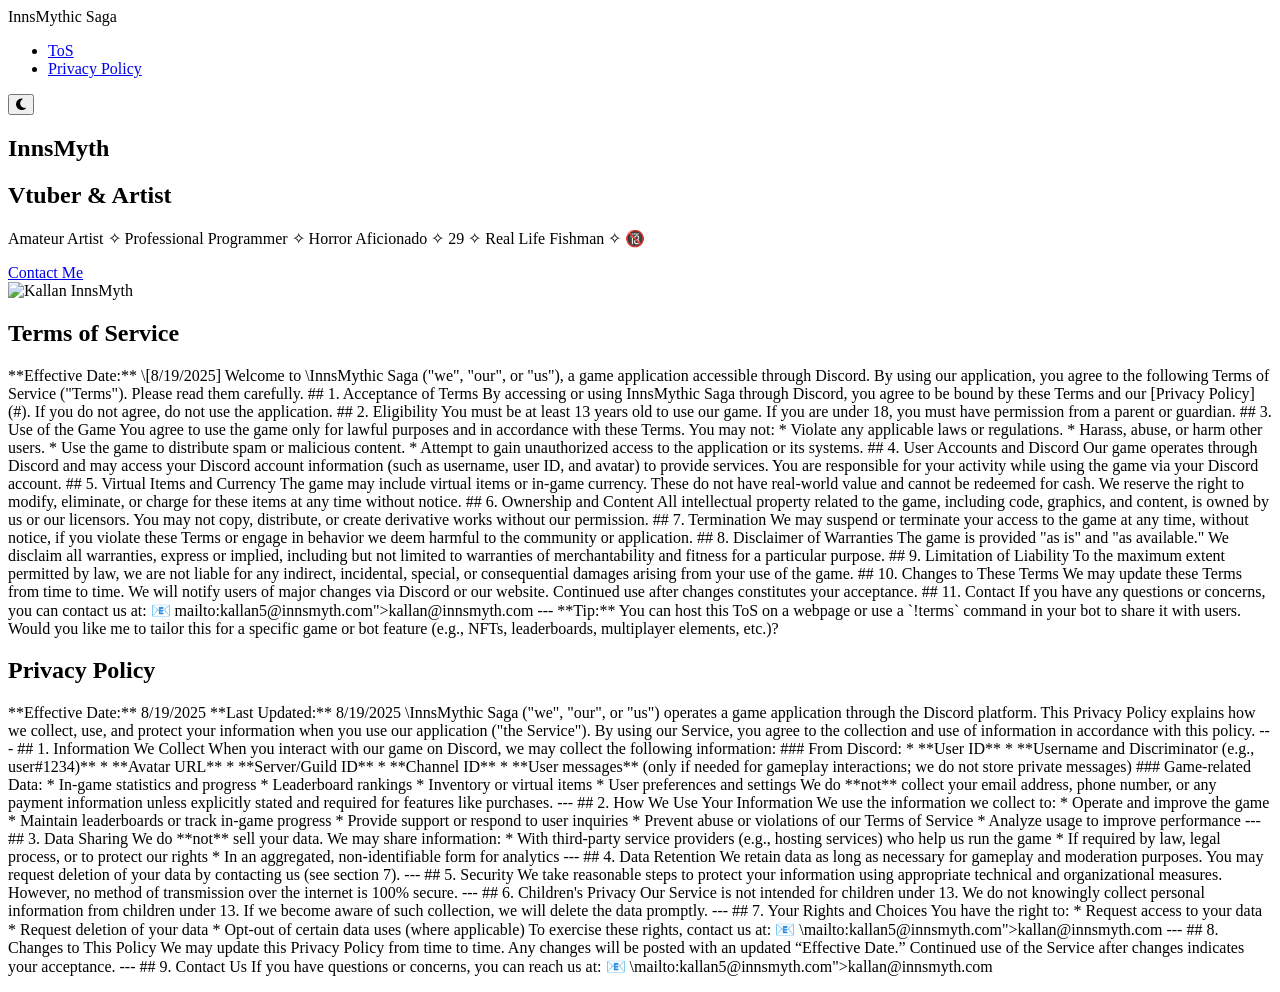
==== innsmythic-saga/innsmythic-saga-legal.html @ c37a51f0 "updates" ====
<!DOCTYPE html>
<html lang="en" data-theme="light">
<head>
    <meta charset="UTF-8">
    <meta name="viewport" content="width=device-width, initial-scale=1.0">
    <title>InnsMythic Saga | Discord Text Adventure</title>
    <link rel="stylesheet" href="https://cdnjs.cloudflare.com/ajax/libs/font-awesome/6.4.0/css/all.min.css">
    <link rel="stylesheet" href="styles.css">
</head>
<body>
    <!-- Header -->
    <header>
        <nav>
            <div class="nav-brand">InnsMythic Saga</div>
            <ul>
                <li><a href="#about">ToS</a></li>
                <li><a href="#links">Privacy Policy</a></li>
            </ul>
            <button id="theme-toggle" aria-label="Toggle Dark Mode">
                <i class="fas fa-moon"></i>
            </button>
        </nav>
    </header>

    <!-- Hero Section -->
    <section class="hero">
        <div class="hero-content">
            <h1>InnsMyth</h1>
            <h2>Vtuber & Artist</h2>
            <p class="highlight">Amateur Artist ✧ Professional Programmer ✧ Horror Aficionado ✧ 29 ✧ Real Life Fishman ✧ 🔞</p>
            <div class="hero-buttons">
                <a href="#contact" class="btn btn-primary">Contact Me</a>
            </div>
        </div>
        <div class="hero-image">
            <div class="gradient-circle"></div>
            <img src="https://i.imgur.com/d2NvWbX.png" alt="Kallan InnsMyth" class="profile-img">
        </div>
    </section>

    <!-- About Section -->
    <section id="tos" class="section">
        <div class="section-header">
            <h2>Terms of Service</h2>
            <div class="underline"></div>
        </div>
        <div class="about-card">
            <p>
**Effective Date:** \[8/19/2025]

Welcome to \InnsMythic Saga ("we", "our", or "us"), a game application accessible through Discord. By using our application, you agree to the following Terms of Service ("Terms"). Please read them carefully.

## 1. Acceptance of Terms

By accessing or using InnsMythic Saga through Discord, you agree to be bound by these Terms and our [Privacy Policy](#). If you do not agree, do not use the application.

## 2. Eligibility

You must be at least 13 years old to use our game. If you are under 18, you must have permission from a parent or guardian.

## 3. Use of the Game

You agree to use the game only for lawful purposes and in accordance with these Terms. You may not:

* Violate any applicable laws or regulations.
* Harass, abuse, or harm other users.
* Use the game to distribute spam or malicious content.
* Attempt to gain unauthorized access to the application or its systems.

## 4. User Accounts and Discord

Our game operates through Discord and may access your Discord account information (such as username, user ID, and avatar) to provide services. You are responsible for your activity while using the game via your Discord account.

## 5. Virtual Items and Currency

The game may include virtual items or in-game currency. These do not have real-world value and cannot be redeemed for cash. We reserve the right to modify, eliminate, or charge for these items at any time without notice.

## 6. Ownership and Content

All intellectual property related to the game, including code, graphics, and content, is owned by us or our licensors. You may not copy, distribute, or create derivative works without our permission.

## 7. Termination

We may suspend or terminate your access to the game at any time, without notice, if you violate these Terms or engage in behavior we deem harmful to the community or application.

## 8. Disclaimer of Warranties

The game is provided "as is" and "as available." We disclaim all warranties, express or implied, including but not limited to warranties of merchantability and fitness for a particular purpose.

## 9. Limitation of Liability

To the maximum extent permitted by law, we are not liable for any indirect, incidental, special, or consequential damages arising from your use of the game.

## 10. Changes to These Terms

We may update these Terms from time to time. We will notify users of major changes via Discord or our website. Continued use after changes constitutes your acceptance.

## 11. Contact

If you have any questions or concerns, you can contact us at:
📧 mailto:kallan5@innsmyth.com">kallan@innsmyth.com
---

**Tip:** You can host this ToS on a webpage or use a `!terms` command in your bot to share it with users.

Would you like me to tailor this for a specific game or bot feature (e.g., NFTs, leaderboards, multiplayer elements, etc.)?
</p>
        </div>
    </section>

      <!-- About Section -->
    <section id="privacy-policy" class="section">
        <div class="section-header">
            <h2>Privacy Policy</h2>
            <div class="underline"></div>
        </div>
        <div class="about-card">
            <p>
**Effective Date:** 8/19/2025
**Last Updated:** 8/19/2025

\InnsMythic Saga ("we", "our", or "us") operates a game application through the Discord platform. This Privacy Policy explains how we collect, use, and protect your information when you use our application ("the Service").

By using our Service, you agree to the collection and use of information in accordance with this policy.

---

## 1. Information We Collect

When you interact with our game on Discord, we may collect the following information:

### From Discord:

* **User ID**
* **Username and Discriminator (e.g., user#1234)**
* **Avatar URL**
* **Server/Guild ID**
* **Channel ID**
* **User messages** (only if needed for gameplay interactions; we do not store private messages)

### Game-related Data:

* In-game statistics and progress
* Leaderboard rankings
* Inventory or virtual items
* User preferences and settings

We do **not** collect your email address, phone number, or any payment information unless explicitly stated and required for features like purchases.

---

## 2. How We Use Your Information

We use the information we collect to:

* Operate and improve the game
* Maintain leaderboards or track in-game progress
* Provide support or respond to user inquiries
* Prevent abuse or violations of our Terms of Service
* Analyze usage to improve performance

---

## 3. Data Sharing

We do **not** sell your data.

We may share information:

* With third-party service providers (e.g., hosting services) who help us run the game
* If required by law, legal process, or to protect our rights
* In an aggregated, non-identifiable form for analytics

---

## 4. Data Retention

We retain data as long as necessary for gameplay and moderation purposes. You may request deletion of your data by contacting us (see section 7).

---

## 5. Security

We take reasonable steps to protect your information using appropriate technical and organizational measures. However, no method of transmission over the internet is 100% secure.

---

## 6. Children's Privacy

Our Service is not intended for children under 13. We do not knowingly collect personal information from children under 13. If we become aware of such collection, we will delete the data promptly.

---

## 7. Your Rights and Choices

You have the right to:

* Request access to your data
* Request deletion of your data
* Opt-out of certain data uses (where applicable)

To exercise these rights, contact us at:
📧 \mailto:kallan5@innsmyth.com">kallan@innsmyth.com

---

## 8. Changes to This Policy

We may update this Privacy Policy from time to time. Any changes will be posted with an updated “Effective Date.” Continued use of the Service after changes indicates your acceptance.

---

## 9. Contact Us

If you have questions or concerns, you can reach us at:
📧 \mailto:kallan5@innsmyth.com">kallan@innsmyth.com
</p>
        </div>
    </section>

    <script src="script.js"></script>
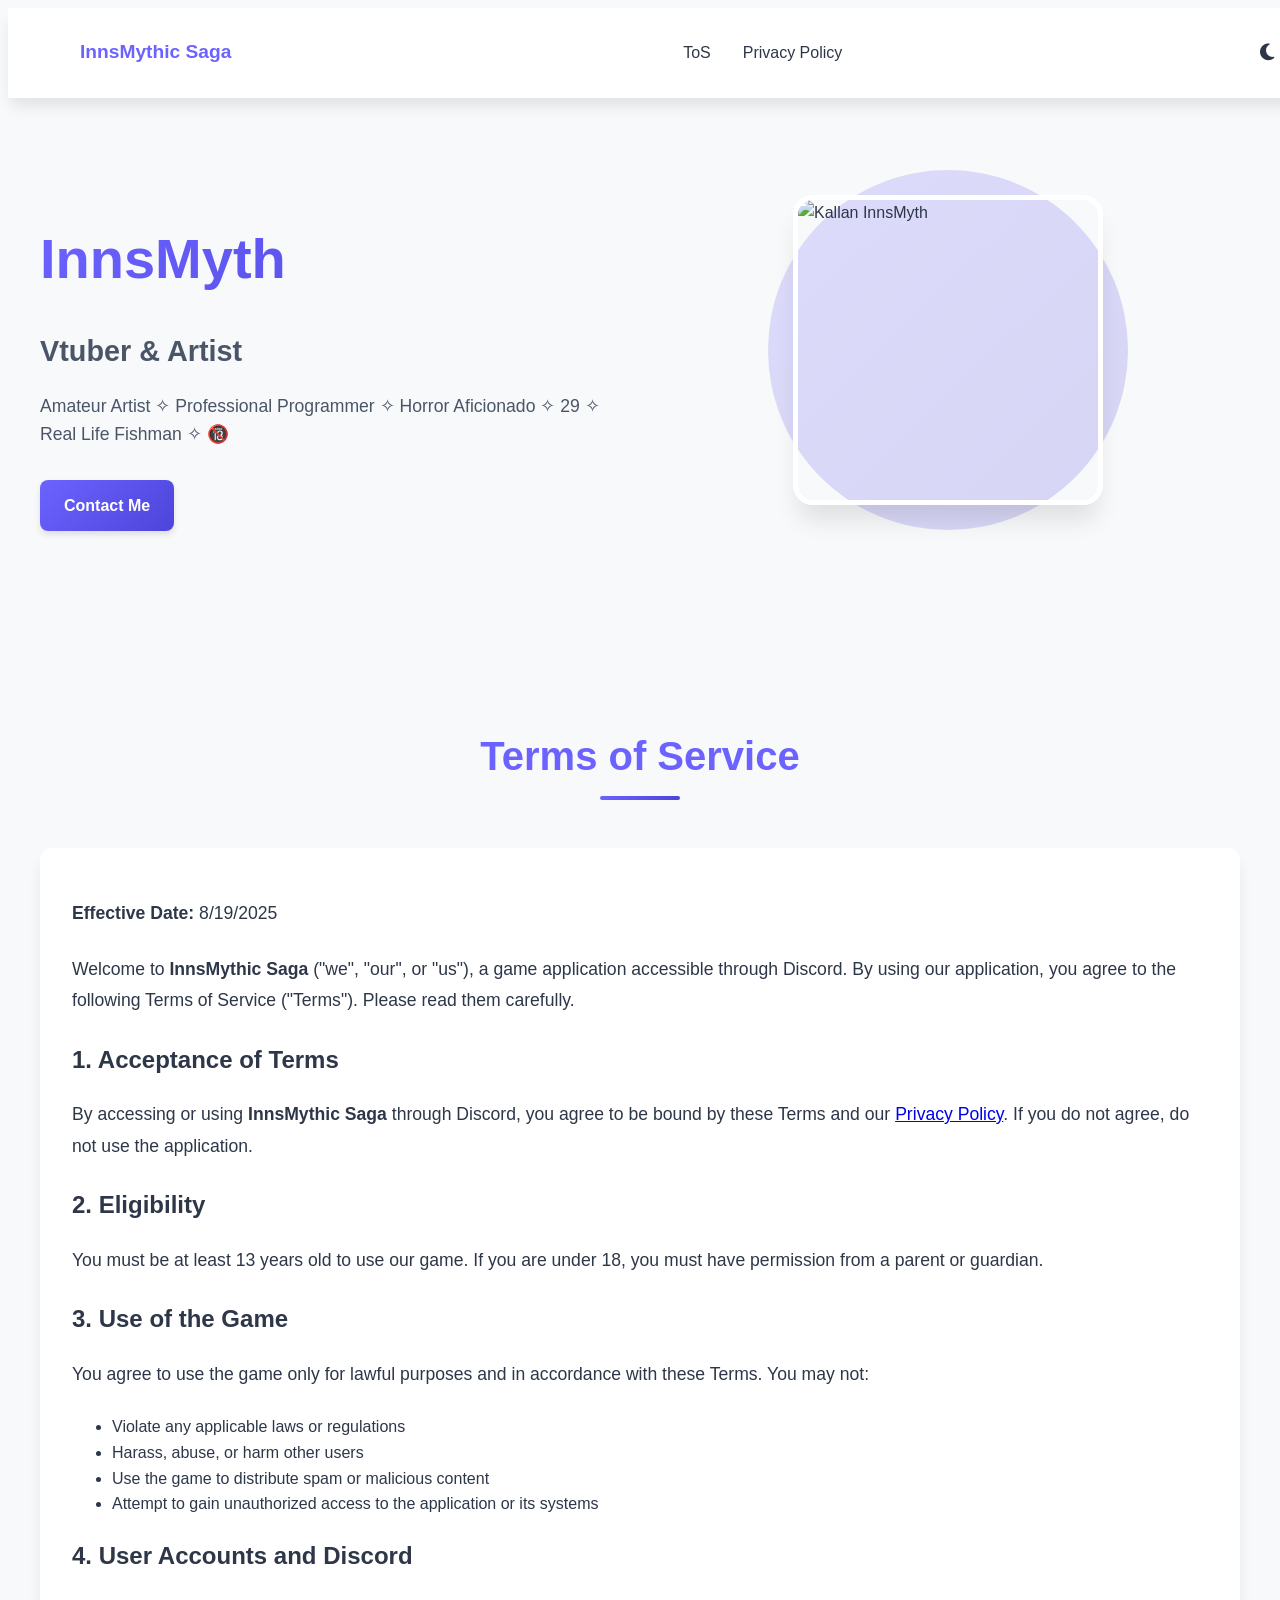
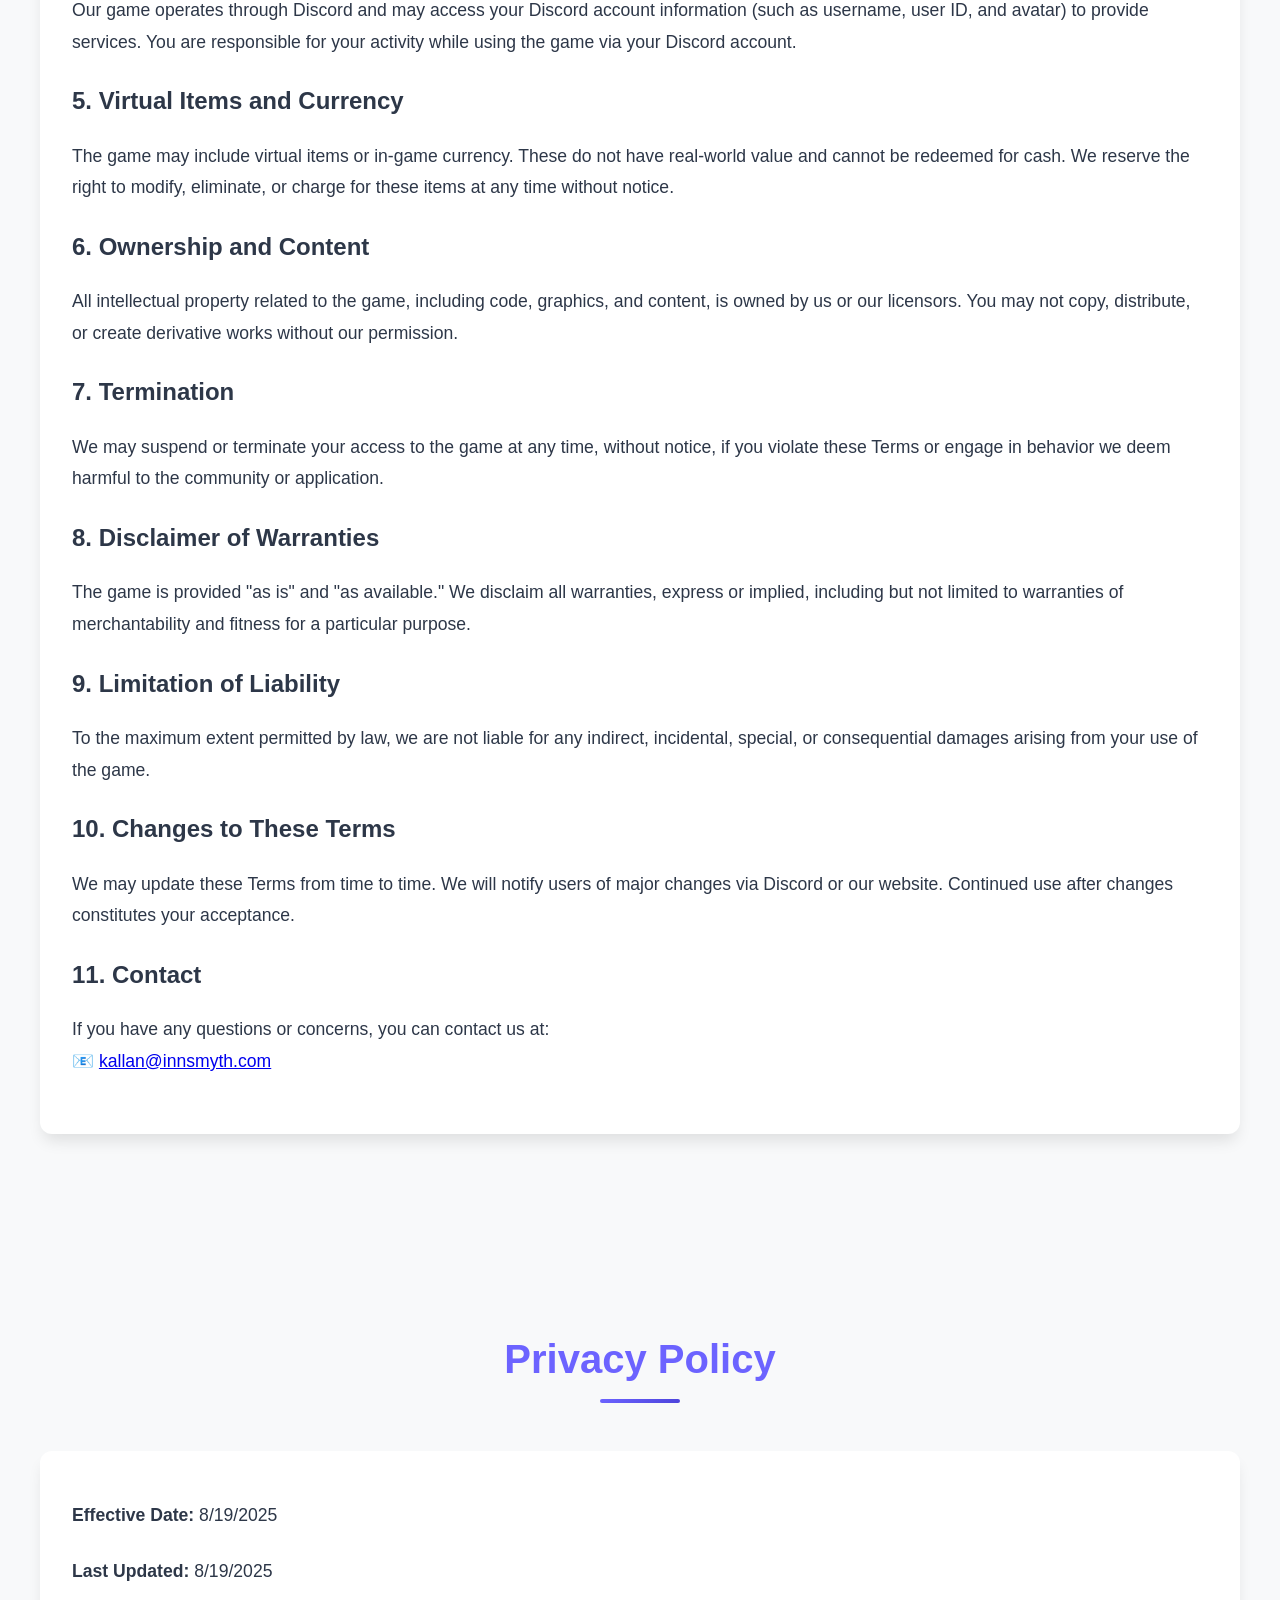
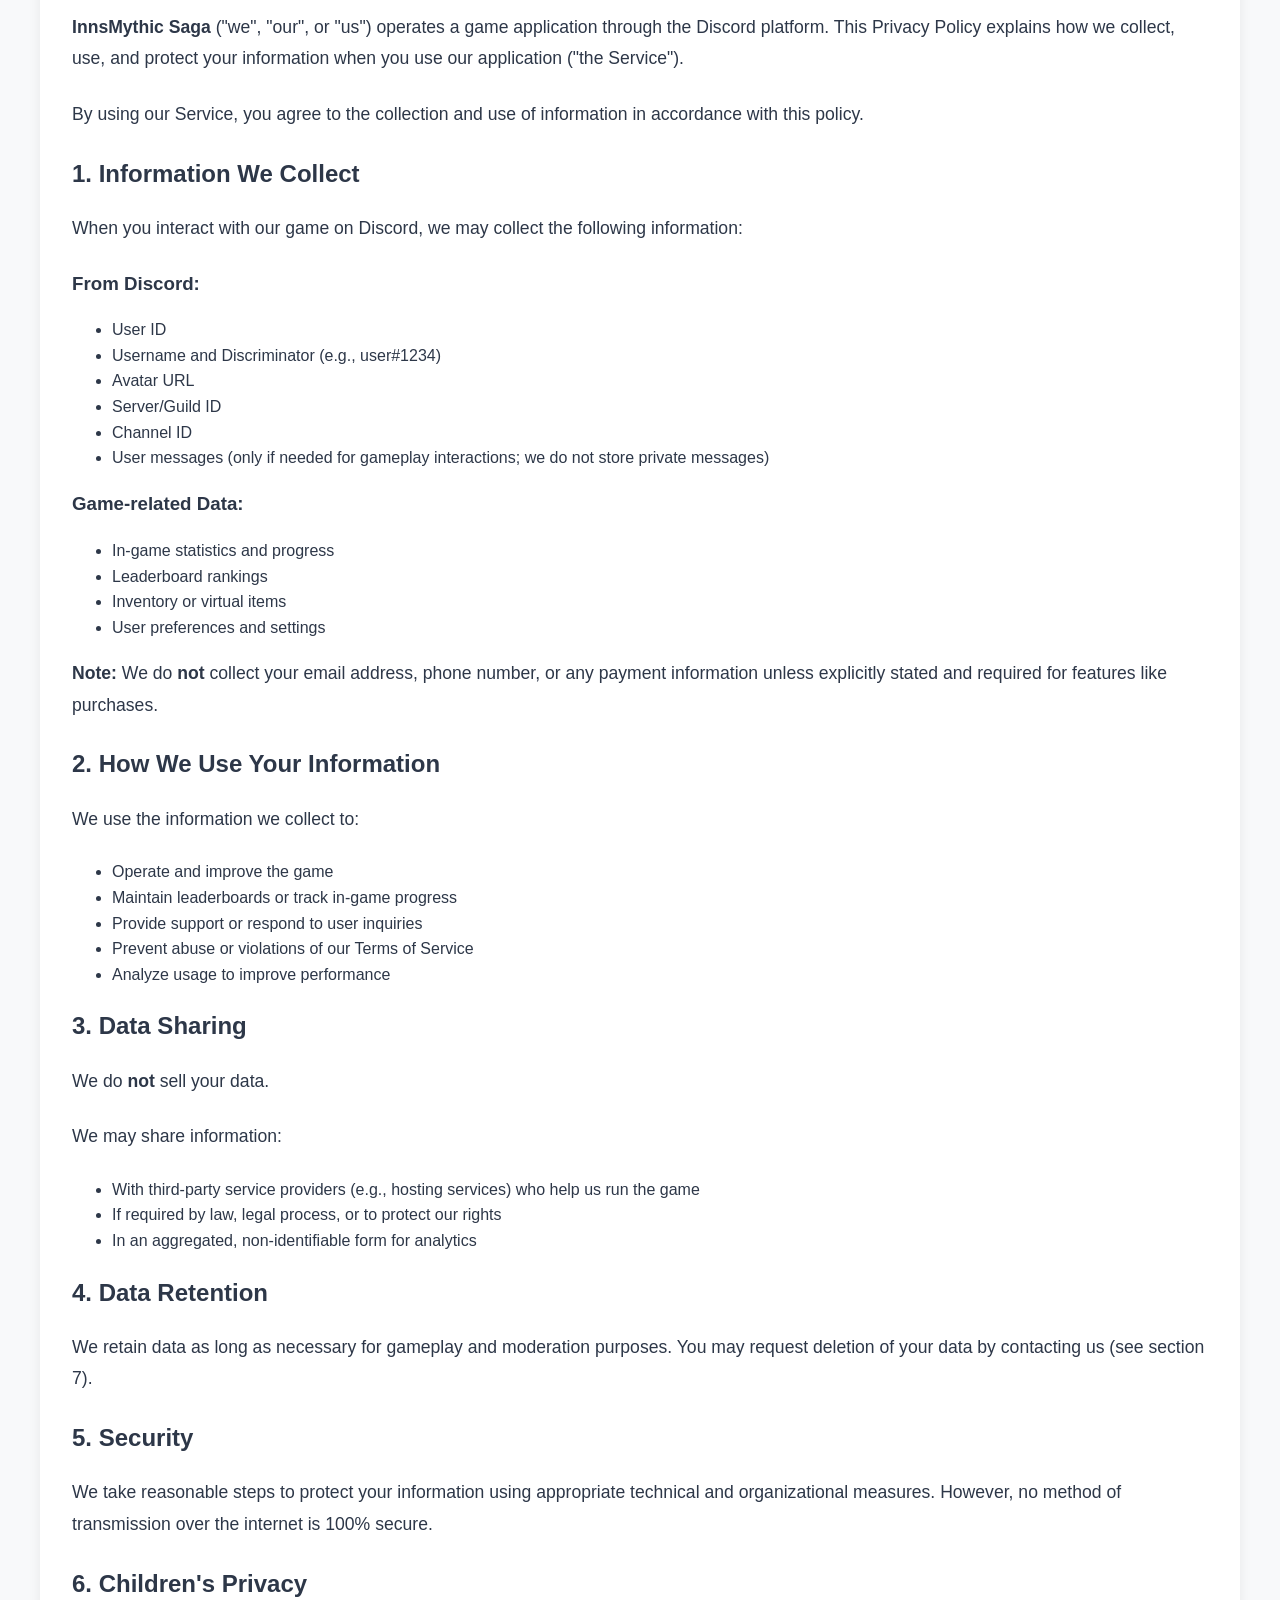
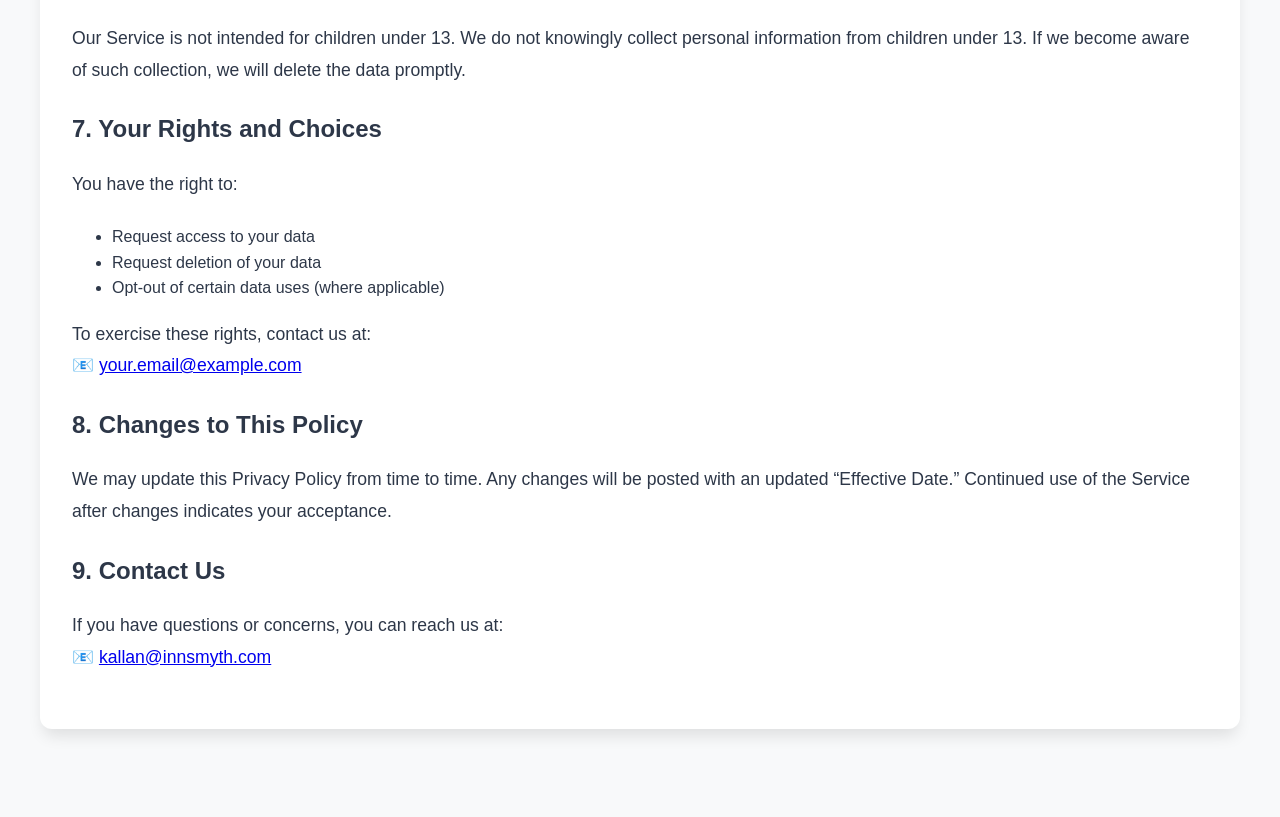
==== commit 46d447d4: "Update innsmythic-saga-legal.html" ====
--- a/innsmythic-saga/innsmythic-saga-legal.html
+++ b/innsmythic-saga/innsmythic-saga-legal.html
@@ -45,66 +45,49 @@
             <div class="underline"></div>
         </div>
         <div class="about-card">
-            <p>
-**Effective Date:** \[8/19/2025]
+              <p><strong>Effective Date:</strong> 8/19/2025</p>
 
-Welcome to \InnsMythic Saga ("we", "our", or "us"), a game application accessible through Discord. By using our application, you agree to the following Terms of Service ("Terms"). Please read them carefully.
-
-## 1. Acceptance of Terms
-
-By accessing or using InnsMythic Saga through Discord, you agree to be bound by these Terms and our [Privacy Policy](#). If you do not agree, do not use the application.
-
-## 2. Eligibility
-
-You must be at least 13 years old to use our game. If you are under 18, you must have permission from a parent or guardian.
-
-## 3. Use of the Game
-
-You agree to use the game only for lawful purposes and in accordance with these Terms. You may not:
-
-* Violate any applicable laws or regulations.
-* Harass, abuse, or harm other users.
-* Use the game to distribute spam or malicious content.
-* Attempt to gain unauthorized access to the application or its systems.
-
-## 4. User Accounts and Discord
-
-Our game operates through Discord and may access your Discord account information (such as username, user ID, and avatar) to provide services. You are responsible for your activity while using the game via your Discord account.
-
-## 5. Virtual Items and Currency
-
-The game may include virtual items or in-game currency. These do not have real-world value and cannot be redeemed for cash. We reserve the right to modify, eliminate, or charge for these items at any time without notice.
-
-## 6. Ownership and Content
-
-All intellectual property related to the game, including code, graphics, and content, is owned by us or our licensors. You may not copy, distribute, or create derivative works without our permission.
-
-## 7. Termination
-
-We may suspend or terminate your access to the game at any time, without notice, if you violate these Terms or engage in behavior we deem harmful to the community or application.
-
-## 8. Disclaimer of Warranties
-
-The game is provided "as is" and "as available." We disclaim all warranties, express or implied, including but not limited to warranties of merchantability and fitness for a particular purpose.
-
-## 9. Limitation of Liability
-
-To the maximum extent permitted by law, we are not liable for any indirect, incidental, special, or consequential damages arising from your use of the game.
-
-## 10. Changes to These Terms
-
-We may update these Terms from time to time. We will notify users of major changes via Discord or our website. Continued use after changes constitutes your acceptance.
-
-## 11. Contact
-
-If you have any questions or concerns, you can contact us at:
-📧 mailto:kallan5@innsmyth.com">kallan@innsmyth.com
----
-
-**Tip:** You can host this ToS on a webpage or use a `!terms` command in your bot to share it with users.
-
-Would you like me to tailor this for a specific game or bot feature (e.g., NFTs, leaderboards, multiplayer elements, etc.)?
-</p>
+              <p>Welcome to <strong>InnsMythic Saga</strong> ("we", "our", or "us"), a game application accessible through Discord. By using our application, you agree to the following Terms of Service ("Terms"). Please read them carefully.</p>
+            
+              <h2>1. Acceptance of Terms</h2>
+              <p>By accessing or using <strong>InnsMythic Saga</strong> through Discord, you agree to be bound by these Terms and our <a href="[Link to Privacy Policy]">Privacy Policy</a>. If you do not agree, do not use the application.</p>
+            
+              <h2>2. Eligibility</h2>
+              <p>You must be at least 13 years old to use our game. If you are under 18, you must have permission from a parent or guardian.</p>
+            
+              <h2>3. Use of the Game</h2>
+              <p>You agree to use the game only for lawful purposes and in accordance with these Terms. You may not:</p>
+              <ul>
+                <li>Violate any applicable laws or regulations</li>
+                <li>Harass, abuse, or harm other users</li>
+                <li>Use the game to distribute spam or malicious content</li>
+                <li>Attempt to gain unauthorized access to the application or its systems</li>
+              </ul>
+            
+              <h2>4. User Accounts and Discord</h2>
+              <p>Our game operates through Discord and may access your Discord account information (such as username, user ID, and avatar) to provide services. You are responsible for your activity while using the game via your Discord account.</p>
+            
+              <h2>5. Virtual Items and Currency</h2>
+              <p>The game may include virtual items or in-game currency. These do not have real-world value and cannot be redeemed for cash. We reserve the right to modify, eliminate, or charge for these items at any time without notice.</p>
+            
+              <h2>6. Ownership and Content</h2>
+              <p>All intellectual property related to the game, including code, graphics, and content, is owned by us or our licensors. You may not copy, distribute, or create derivative works without our permission.</p>
+            
+              <h2>7. Termination</h2>
+              <p>We may suspend or terminate your access to the game at any time, without notice, if you violate these Terms or engage in behavior we deem harmful to the community or application.</p>
+            
+              <h2>8. Disclaimer of Warranties</h2>
+              <p>The game is provided "as is" and "as available." We disclaim all warranties, express or implied, including but not limited to warranties of merchantability and fitness for a particular purpose.</p>
+            
+              <h2>9. Limitation of Liability</h2>
+              <p>To the maximum extent permitted by law, we are not liable for any indirect, incidental, special, or consequential damages arising from your use of the game.</p>
+            
+              <h2>10. Changes to These Terms</h2>
+              <p>We may update these Terms from time to time. We will notify users of major changes via Discord or our website. Continued use after changes constitutes your acceptance.</p>
+            
+              <h2>11. Contact</h2>
+              <p>If you have any questions or concerns, you can contact us at:<br>
+                📧 <a href="mailto:kallan@innsmyth.com">kallan@innsmyth.com</a></p>
         </div>
     </section>
 
@@ -115,106 +98,80 @@
             <div class="underline"></div>
         </div>
         <div class="about-card">
-            <p>
-**Effective Date:** 8/19/2025
-**Last Updated:** 8/19/2025
-
-\InnsMythic Saga ("we", "our", or "us") operates a game application through the Discord platform. This Privacy Policy explains how we collect, use, and protect your information when you use our application ("the Service").
-
-By using our Service, you agree to the collection and use of information in accordance with this policy.
-
----
-
-## 1. Information We Collect
-
-When you interact with our game on Discord, we may collect the following information:
-
-### From Discord:
-
-* **User ID**
-* **Username and Discriminator (e.g., user#1234)**
-* **Avatar URL**
-* **Server/Guild ID**
-* **Channel ID**
-* **User messages** (only if needed for gameplay interactions; we do not store private messages)
-
-### Game-related Data:
-
-* In-game statistics and progress
-* Leaderboard rankings
-* Inventory or virtual items
-* User preferences and settings
-
-We do **not** collect your email address, phone number, or any payment information unless explicitly stated and required for features like purchases.
-
----
-
-## 2. How We Use Your Information
-
-We use the information we collect to:
-
-* Operate and improve the game
-* Maintain leaderboards or track in-game progress
-* Provide support or respond to user inquiries
-* Prevent abuse or violations of our Terms of Service
-* Analyze usage to improve performance
-
----
-
-## 3. Data Sharing
-
-We do **not** sell your data.
-
-We may share information:
-
-* With third-party service providers (e.g., hosting services) who help us run the game
-* If required by law, legal process, or to protect our rights
-* In an aggregated, non-identifiable form for analytics
-
----
-
-## 4. Data Retention
-
-We retain data as long as necessary for gameplay and moderation purposes. You may request deletion of your data by contacting us (see section 7).
-
----
-
-## 5. Security
-
-We take reasonable steps to protect your information using appropriate technical and organizational measures. However, no method of transmission over the internet is 100% secure.
-
----
-
-## 6. Children's Privacy
-
-Our Service is not intended for children under 13. We do not knowingly collect personal information from children under 13. If we become aware of such collection, we will delete the data promptly.
-
----
-
-## 7. Your Rights and Choices
-
-You have the right to:
-
-* Request access to your data
-* Request deletion of your data
-* Opt-out of certain data uses (where applicable)
-
-To exercise these rights, contact us at:
-📧 \mailto:kallan5@innsmyth.com">kallan@innsmyth.com
-
----
-
-## 8. Changes to This Policy
-
-We may update this Privacy Policy from time to time. Any changes will be posted with an updated “Effective Date.” Continued use of the Service after changes indicates your acceptance.
-
----
-
-## 9. Contact Us
-
-If you have questions or concerns, you can reach us at:
-📧 \mailto:kallan5@innsmyth.com">kallan@innsmyth.com
-</p>
+              <p><strong>Effective Date:</strong> 8/19/2025</p>
+              <p><strong>Last Updated:</strong> 8/19/2025</p>
+            
+              <p><strong>InnsMythic Saga</strong> ("we", "our", or "us") operates a game application through the Discord platform. This Privacy Policy explains how we collect, use, and protect your information when you use our application ("the Service").</p>
+            
+              <p>By using our Service, you agree to the collection and use of information in accordance with this policy.</p>
+            
+              <h2>1. Information We Collect</h2>
+              <p>When you interact with our game on Discord, we may collect the following information:</p>
+            
+              <h3>From Discord:</h3>
+              <ul>
+                <li>User ID</li>
+                <li>Username and Discriminator (e.g., user#1234)</li>
+                <li>Avatar URL</li>
+                <li>Server/Guild ID</li>
+                <li>Channel ID</li>
+                <li>User messages (only if needed for gameplay interactions; we do not store private messages)</li>
+              </ul>
+            
+              <h3>Game-related Data:</h3>
+              <ul>
+                <li>In-game statistics and progress</li>
+                <li>Leaderboard rankings</li>
+                <li>Inventory or virtual items</li>
+                <li>User preferences and settings</li>
+              </ul>
+            
+              <p><strong>Note:</strong> We do <strong>not</strong> collect your email address, phone number, or any payment information unless explicitly stated and required for features like purchases.</p>
+            
+              <h2>2. How We Use Your Information</h2>
+              <p>We use the information we collect to:</p>
+              <ul>
+                <li>Operate and improve the game</li>
+                <li>Maintain leaderboards or track in-game progress</li>
+                <li>Provide support or respond to user inquiries</li>
+                <li>Prevent abuse or violations of our Terms of Service</li>
+                <li>Analyze usage to improve performance</li>
+              </ul>
+            
+              <h2>3. Data Sharing</h2>
+              <p>We do <strong>not</strong> sell your data.</p>
+              <p>We may share information:</p>
+              <ul>
+                <li>With third-party service providers (e.g., hosting services) who help us run the game</li>
+                <li>If required by law, legal process, or to protect our rights</li>
+                <li>In an aggregated, non-identifiable form for analytics</li>
+              </ul>
+            
+              <h2>4. Data Retention</h2>
+              <p>We retain data as long as necessary for gameplay and moderation purposes. You may request deletion of your data by contacting us (see section 7).</p>
+            
+              <h2>5. Security</h2>
+              <p>We take reasonable steps to protect your information using appropriate technical and organizational measures. However, no method of transmission over the internet is 100% secure.</p>
+            
+              <h2>6. Children's Privacy</h2>
+              <p>Our Service is not intended for children under 13. We do not knowingly collect personal information from children under 13. If we become aware of such collection, we will delete the data promptly.</p>
+            
+              <h2>7. Your Rights and Choices</h2>
+              <p>You have the right to:</p>
+              <ul>
+                <li>Request access to your data</li>
+                <li>Request deletion of your data</li>
+                <li>Opt-out of certain data uses (where applicable)</li>
+              </ul>
+              <p>To exercise these rights, contact us at:<br>
+                📧 <a href="mailto:your.email@example.com">your.email@example.com</a></p>
+            
+              <h2>8. Changes to This Policy</h2>
+              <p>We may update this Privacy Policy from time to time. Any changes will be posted with an updated “Effective Date.” Continued use of the Service after changes indicates your acceptance.</p>
+            
+              <h2>9. Contact Us</h2>
+              <p>If you have questions or concerns, you can reach us at:<br>
+                📧 <a href="mailto:kallan@innsmyth.com">kallan@innsmyth.com</a></p>
         </div>
     </section>
 
--- a/innsmythic-saga/styles.css
+++ b/innsmythic-saga/styles.css
@@ -0,0 +1,466 @@
+:root {
+    /* Light Theme */
+    --primary: #6c63ff;
+    --secondary: #4d44db;
+    --text: #2d3748;
+    --text-light: #4a5568;
+    --bg: #f8f9fa;
+    --card-bg: #ffffff;
+    --card-shadow: 0 10px 15px -3px rgba(0, 0, 0, 0.1);
+    --gradient: linear-gradient(135deg, #6c63ff 0%, #4d44db 100%);
+}
+
+[data-theme="dark"] {
+    /* Dark Theme */
+    --primary: #7b73ff;
+    --secondary: #5a52d1;
+    --text: #f7fafc;
+    --text-light: #cbd5e0;
+    --bg: #1a202c;
+    --card-bg: #2d3748;
+    --card-shadow: 0 10px 15px -3px rgba(0, 0, 0, 0.3);
+    --gradient: linear-gradient(135deg, #7b73ff 0%, #5a52d1 100%);
+}
+
+/* Base Styles */
+body {
+    background-color: var(--bg);
+    color: var(--text);
+    font-family: 'Segoe UI', Tahoma, Geneva, Verdana, sans-serif;
+    line-height: 1.6;
+    transition: all 0.3s ease;
+}
+
+/* Header */
+header {
+    padding: 1rem 2rem;
+    position: fixed;
+    width: 100%;
+    background-color: var(--card-bg);
+    box-shadow: var(--card-shadow);
+    z-index: 1000;
+}
+
+nav {
+    display: flex;
+    justify-content: space-between;
+    align-items: center;
+    max-width: 1200px;
+    margin: 0 auto;
+}
+
+.nav-brand {
+    font-weight: 700;
+    font-size: 1.2rem;
+    color: var(--primary);
+}
+
+nav ul {
+    display: flex;
+    gap: 2rem;
+    list-style: none;
+}
+
+nav a {
+    color: var(--text);
+    text-decoration: none;
+    font-weight: 500;
+    transition: color 0.3s;
+}
+
+nav a:hover {
+    color: var(--primary);
+}
+
+#theme-toggle {
+    background: none;
+    border: none;
+    color: var(--text);
+    font-size: 1.2rem;
+    cursor: pointer;
+    transition: transform 0.3s;
+}
+
+#theme-toggle:hover {
+    transform: rotate(30deg);
+}
+
+/* Hero Section */
+.hero {
+    display: flex;
+    align-items: center;
+    justify-content: space-between;
+    padding: 10rem 2rem 5rem;
+    max-width: 1200px;
+    margin: 0 auto;
+}
+
+.hero-content {
+    flex: 1;
+    padding-right: 2rem;
+}
+
+.hero h1 {
+    font-size: 3.5rem;
+    margin-bottom: 0.5rem;
+    background: var(--gradient);
+    -webkit-background-clip: text;
+    background-clip: text;
+    color: transparent;
+}
+
+.hero h2 {
+    font-size: 1.8rem;
+    color: var(--text-light);
+    margin-bottom: 1rem;
+}
+
+.highlight {
+    font-size: 1.1rem;
+    color: var(--text-light);
+    margin-bottom: 2rem;
+}
+
+.hero-buttons {
+    display: flex;
+    gap: 1rem;
+}
+
+.btn {
+    padding: 0.8rem 1.5rem;
+    border-radius: 8px;
+    font-weight: 600;
+    text-decoration: none;
+    transition: all 0.3s;
+    display: inline-flex;
+    align-items: center;
+    gap: 0.5rem;
+}
+
+.btn-primary {
+    background: var(--gradient);
+    color: white;
+    box-shadow: 0 4px 6px rgba(0, 0, 0, 0.1);
+}
+
+.btn-primary:hover {
+    transform: translateY(-3px);
+    box-shadow: 0 6px 8px rgba(0, 0, 0, 0.15);
+}
+
+.btn-secondary {
+    background: var(--card-bg);
+    color: var(--primary);
+    border: 2px solid var(--primary);
+}
+
+.btn-secondary:hover {
+    background: var(--primary);
+    color: white;
+}
+
+.hero-image {
+    position: relative;
+    flex: 1;
+    display: flex;
+    justify-content: center;
+}
+
+.gradient-circle {
+    width: 360px;
+    height: 360px;
+    background: var(--gradient);
+    border-radius: 50%;
+    display: flex;
+    align-items: center;
+    justify-content: center;
+    position: relative;
+    opacity: 0.2;
+    animation: pulse 8s infinite alternate;
+}
+
+.profile-img {
+    width: 200px;
+    height: 200px;
+    object-fit: cover;
+    border-radius: 50%;
+    border: 5px solid var(--card-bg);
+    box-shadow: 0 10px 20px rgba(0, 0, 0, 0.2);
+    position: absolute;
+    top: 50%;
+    left: 50%;
+    transform: translate(-50%, -50%);
+}
+
+@keyframes pulse {
+    0% { transform: scale(1); }
+    100% { transform: scale(1.1); }
+}
+
+/* Sections */
+.section {
+    padding: 5rem 2rem;
+    max-width: 1200px;
+    margin: 0 auto;
+}
+
+.section-header {
+    margin-bottom: 3rem;
+    text-align: center;
+}
+
+.section-header h2 {
+    font-size: 2.5rem;
+    margin-bottom: 0.5rem;
+    color: var(--primary);
+}
+
+.underline {
+    width: 80px;
+    height: 4px;
+    background: var(--gradient);
+    margin: 0 auto;
+    border-radius: 2px;
+}
+
+/* Cards */
+.about-card, .skill-card, .contact-card {
+    background: var(--card-bg);
+    border-radius: 12px;
+    padding: 2rem;
+    box-shadow: var(--card-shadow);
+    transition: transform 0.3s;
+}
+
+.about-card:hover, .skill-card:hover {
+    transform: translateY(-5px);
+}
+
+.about-card p {
+    margin-bottom: 1.5rem;
+    font-size: 1.1rem;
+    line-height: 1.8;
+}
+
+.about-highlights {
+    display: flex;
+    gap: 1.5rem;
+    justify-content: center;
+    flex-wrap: wrap;
+}
+
+.highlight-item {
+    display: flex;
+    align-items: center;
+    gap: 0.5rem;
+    background: rgba(108, 99, 255, 0.1);
+    padding: 0.8rem 1.2rem;
+    border-radius: 8px;
+    color: var(--primary);
+    font-weight: 600;
+}
+
+/* Skills */
+.skills-container {
+    display: grid;
+    grid-template-columns: repeat(auto-fit, minmax(300px, 1fr));
+    gap: 1.5rem;
+}
+
+.skill-card ul {
+    list-style: none;
+}
+
+.skill-card li {
+    margin-bottom: 0.6rem;
+    padding-left: 1.2rem;
+    position: relative;
+}
+
+.skill-card li::before {
+    content: "•";
+    position: absolute;
+    left: 0;
+    color: var(--primary);
+    font-weight: bold;
+}
+
+/* Timeline */
+.timeline {
+    position: relative;
+    max-width: 800px;
+    margin: 0 auto;
+    padding-left: 2rem;
+}
+
+.timeline::before {
+    content: '';
+    position: absolute;
+    width: 4px;
+    background: var(--gradient);
+    top: 0;
+    bottom: 0;
+    left: 0;
+    border-radius: 2px;
+}
+
+.timeline-item {
+    position: relative;
+    margin-bottom: 3rem;
+    padding-left: 2rem;
+}
+
+.timeline-date {
+    position: absolute;
+    left: -7rem;
+    top: 0;
+    background: var(--gradient);
+    color: white;
+    padding: 0.5rem 1rem;
+    border-radius: 20px;
+    font-weight: 600;
+    box-shadow: 0 4px 6px rgba(0, 0, 0, 0.1);
+}
+
+.timeline-content {
+    background: var(--card-bg);
+    padding: 2rem;
+    border-radius: 12px;
+    box-shadow: var(--card-shadow);
+}
+
+.timeline-content h3 {
+    color: var(--primary);
+    margin-bottom: 0.5rem;
+}
+
+.timeline-content h4 {
+    color: var(--text-light);
+    margin-bottom: 1rem;
+    font-weight: 500;
+}
+
+.timeline-content ul {
+    padding-left: 1.5rem;
+}
+
+.timeline-content li {
+    margin-bottom: 0.8rem;
+    position: relative;
+}
+
+.timeline-content li::before {
+    content: "▹";
+    position: absolute;
+    left: -1.2rem;
+    color: var(--primary);
+}
+
+/* Contact */
+.contact-card {
+    max-width: 600px;
+    margin: 0 auto;
+}
+
+.contact-item {
+    display: flex;
+    align-items: center;
+    gap: 1rem;
+    margin-bottom: 1.5rem;
+}
+
+.contact-item i {
+    font-size: 1.5rem;
+    color: var(--primary);
+    width: 40px;
+    height: 40px;
+    background: rgba(108, 99, 255, 0.1);
+    border-radius: 50%;
+    display: flex;
+    align-items: center;
+    justify-content: center;
+}
+
+.contact-item a {
+    color: var(--text);
+    text-decoration: none;
+    transition: color 0.3s;
+}
+
+.contact-item a:hover {
+    color: var(--primary);
+}
+
+/* Responsive Design */
+@media (max-width: 768px) {
+    .hero {
+        flex-direction: column;
+        padding-top: 8rem;
+        text-align: center;
+    }
+
+    .hero-content {
+        padding-right: 0;
+        margin-bottom: 3rem;
+    }
+
+    .hero-buttons {
+        justify-content: center;
+    }
+
+    .timeline::before {
+        left: 1rem;
+    }
+
+    .timeline-date {
+        position: relative;
+        left: 0;
+        margin-bottom: 1rem;
+        display: inline-block;
+    }
+
+    .timeline-item {
+        padding-left: 0;
+    }
+}
+
+/* Education & Certifications Grid */
+.edu-cert-grid {
+    display: grid;
+    grid-template-columns: repeat(auto-fit, minmax(300px, 1fr));
+    gap: 2rem;
+    max-width: 800px;
+    margin: 0 auto;
+}
+
+.edu-card, .cert-card {
+    background: var(--card-bg);
+    padding: 2rem;
+    border-radius: 12px;
+    box-shadow: var(--card-shadow);
+    text-align: center;
+    transition: transform 0.3s;
+}
+
+.edu-card:hover, .cert-card:hover {
+    transform: translateY(-5px);
+}
+
+.edu-card h3, .cert-card h3 {
+    color: var(--primary);
+    margin-bottom: 0.5rem;
+    display: flex;
+    align-items: center;
+    justify-content: center;
+    gap: 0.5rem;
+}
+
+/* Profile Image Styling */
+.profile-img {
+    width: 300px;
+    height: 300px;
+    object-fit: cover;
+    border-radius: 20px;
+    box-shadow: 0 20px 25px -5px rgba(0, 0, 0, 0.1);
+    border: 5px solid var(--card-bg);
+}
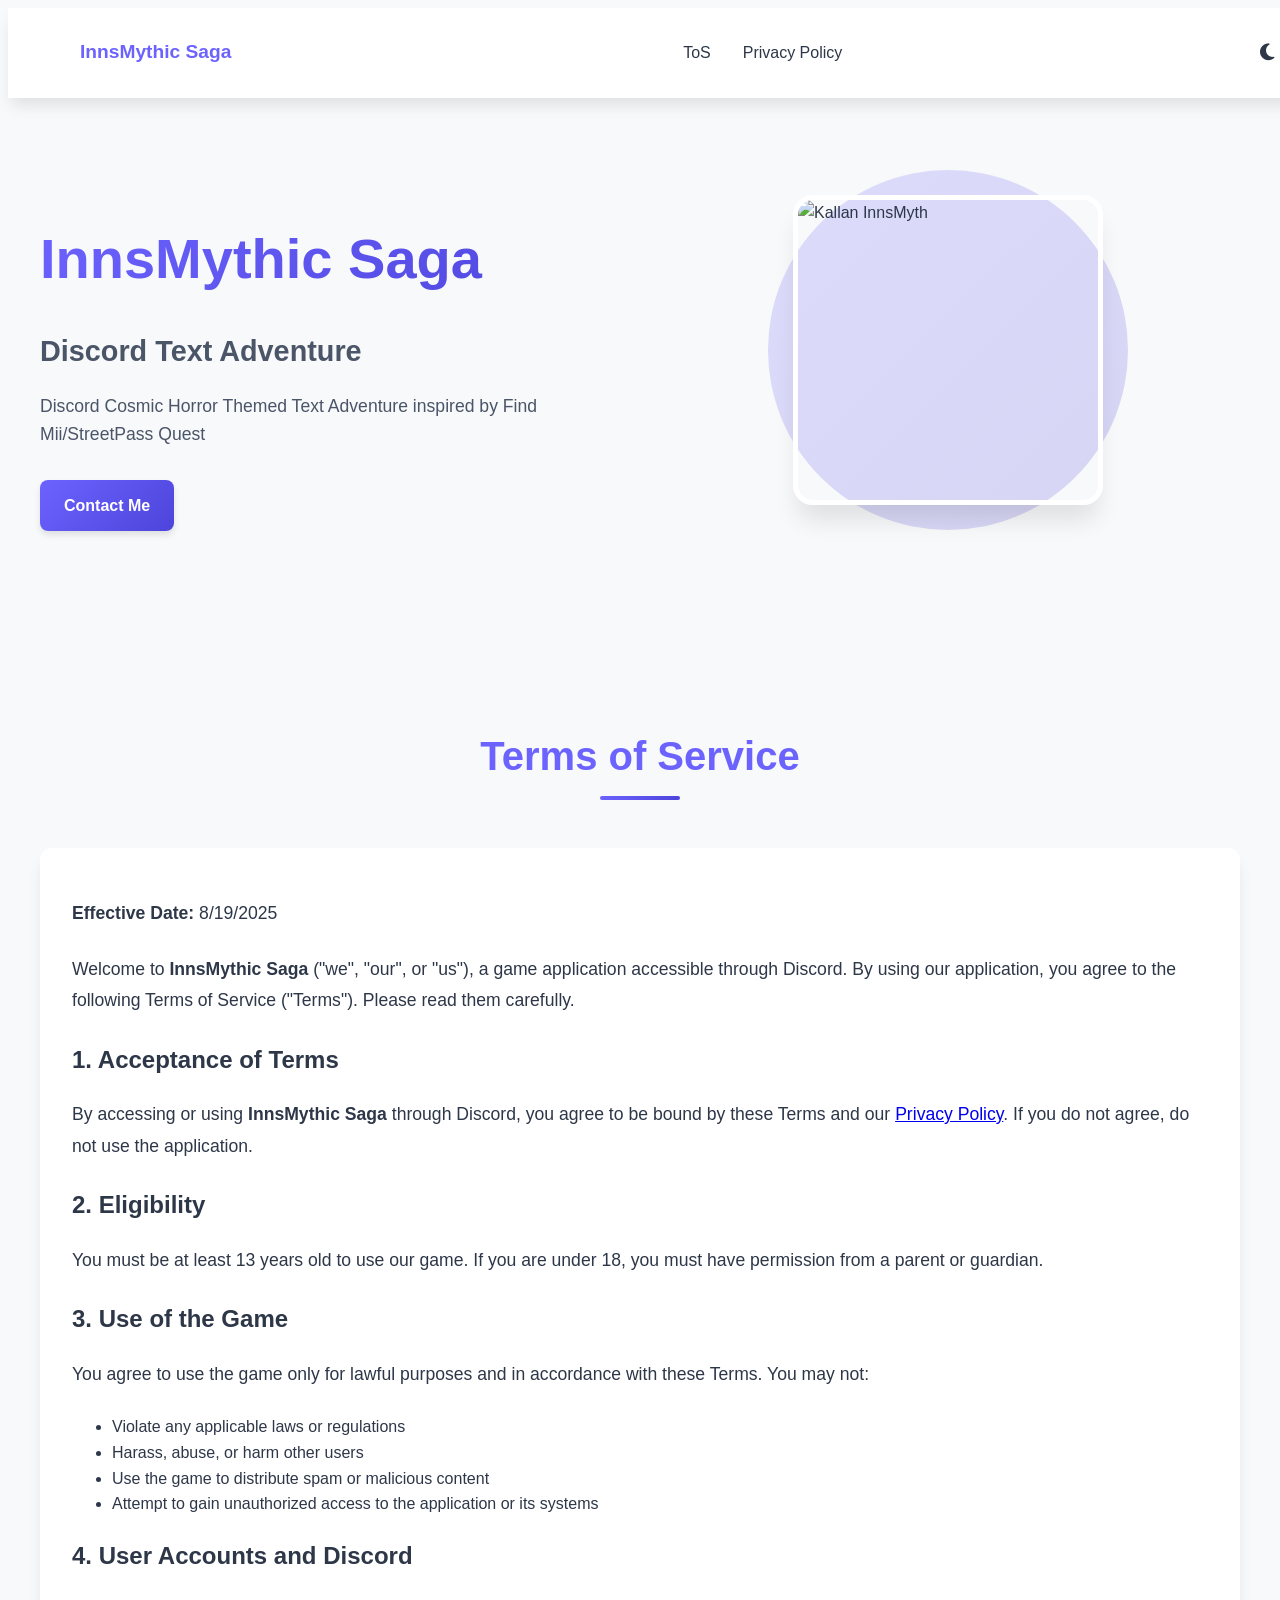
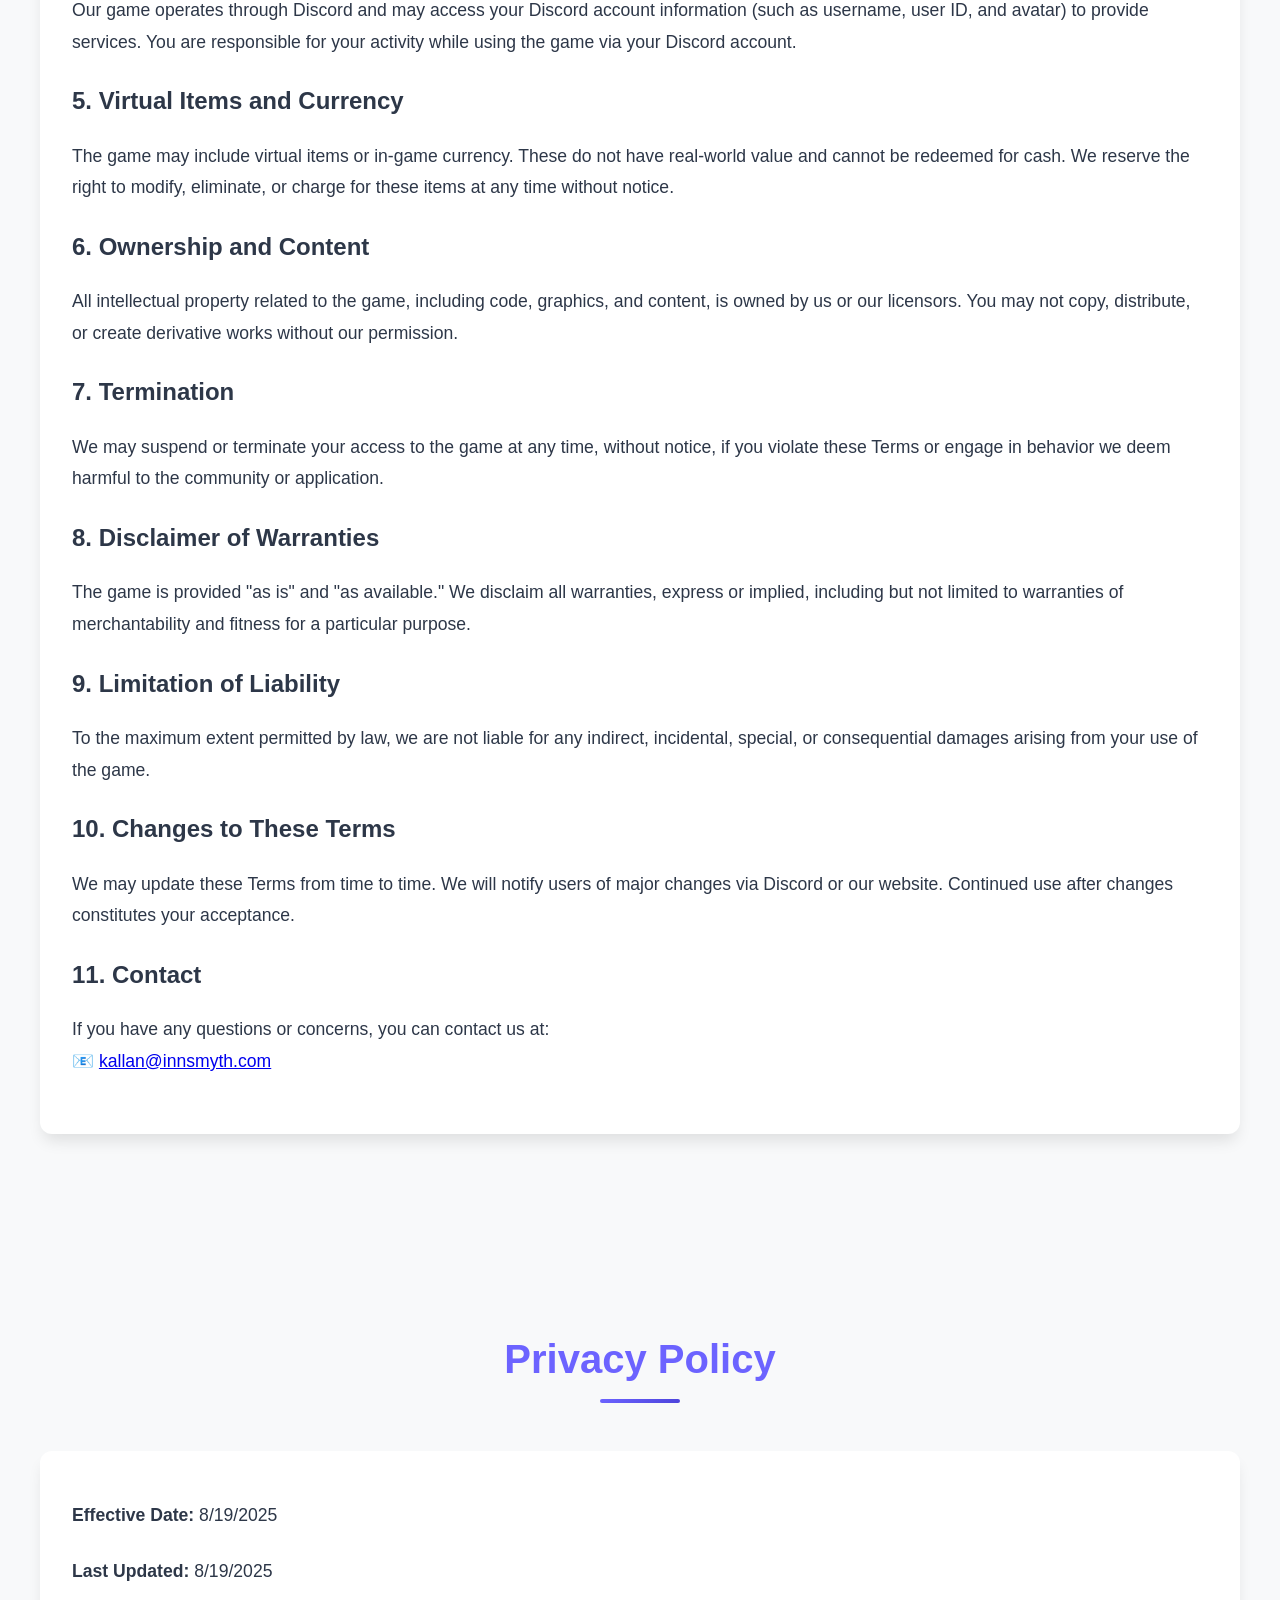
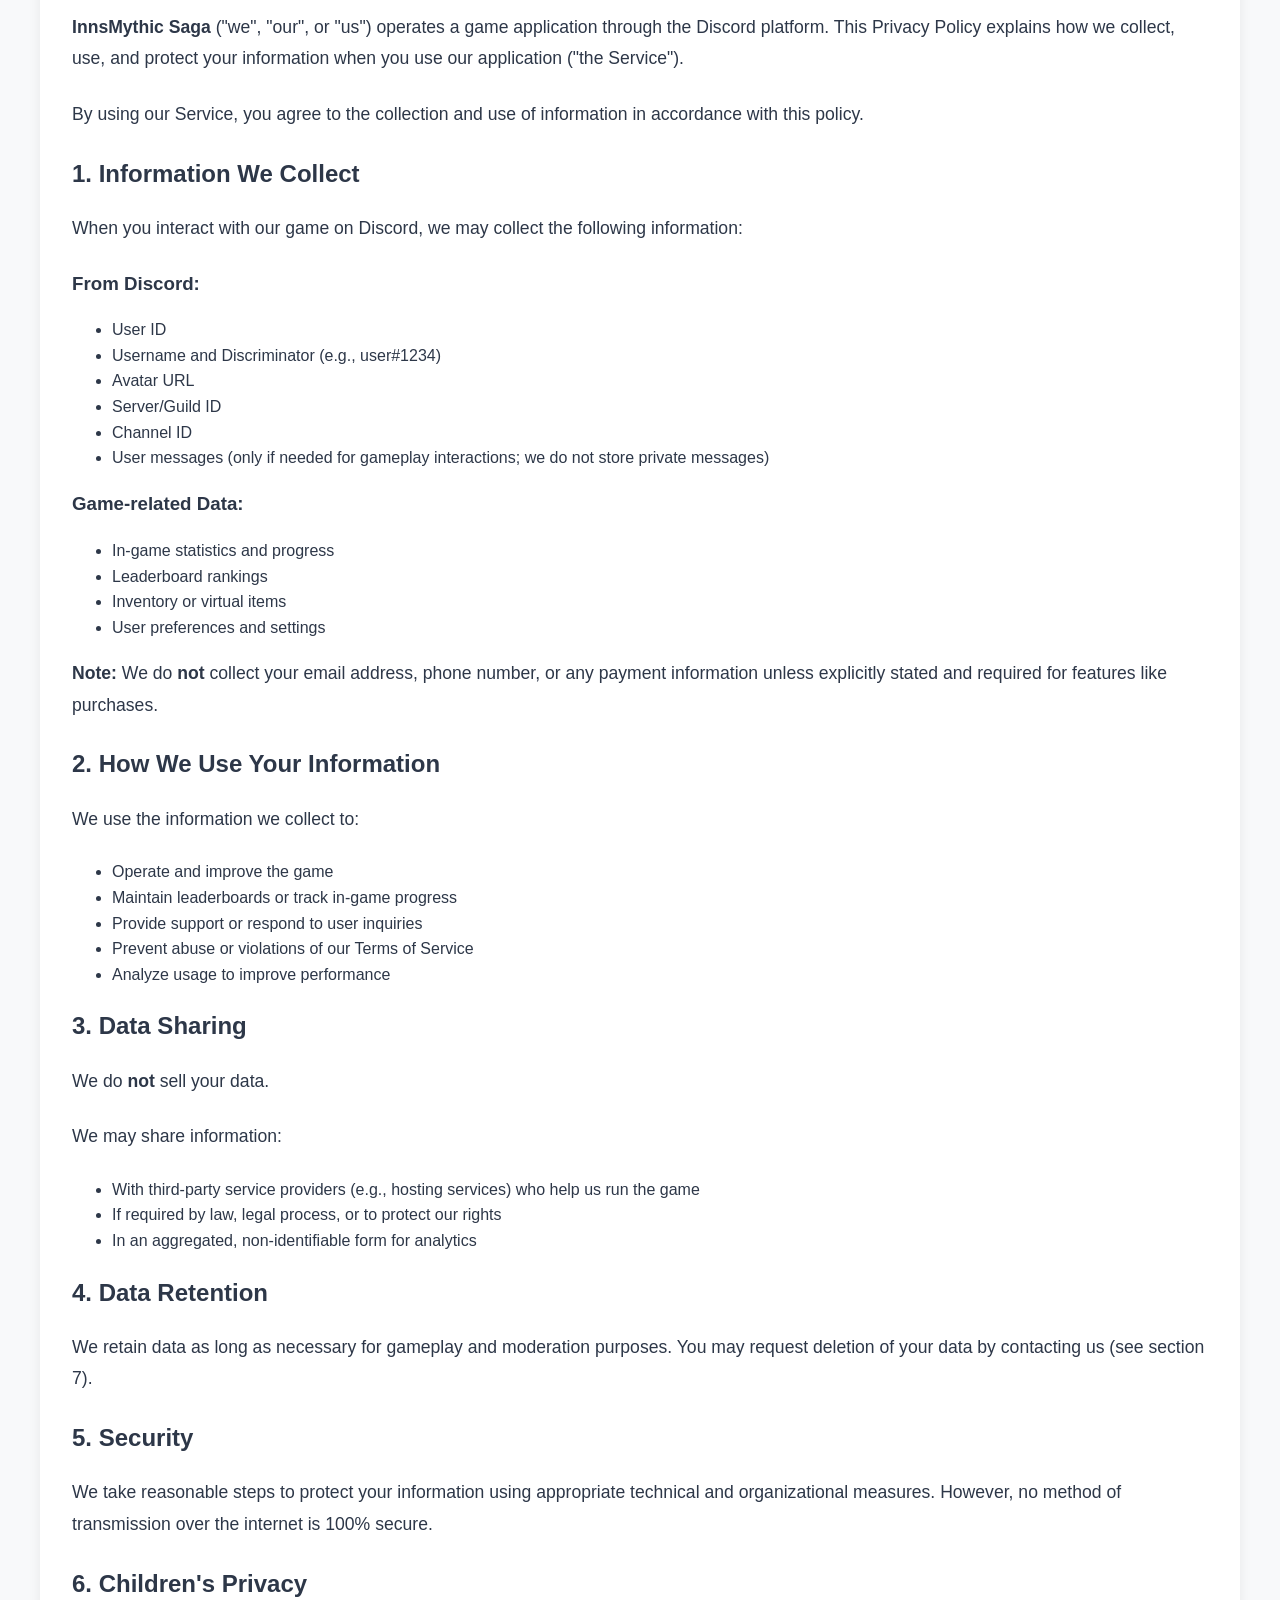
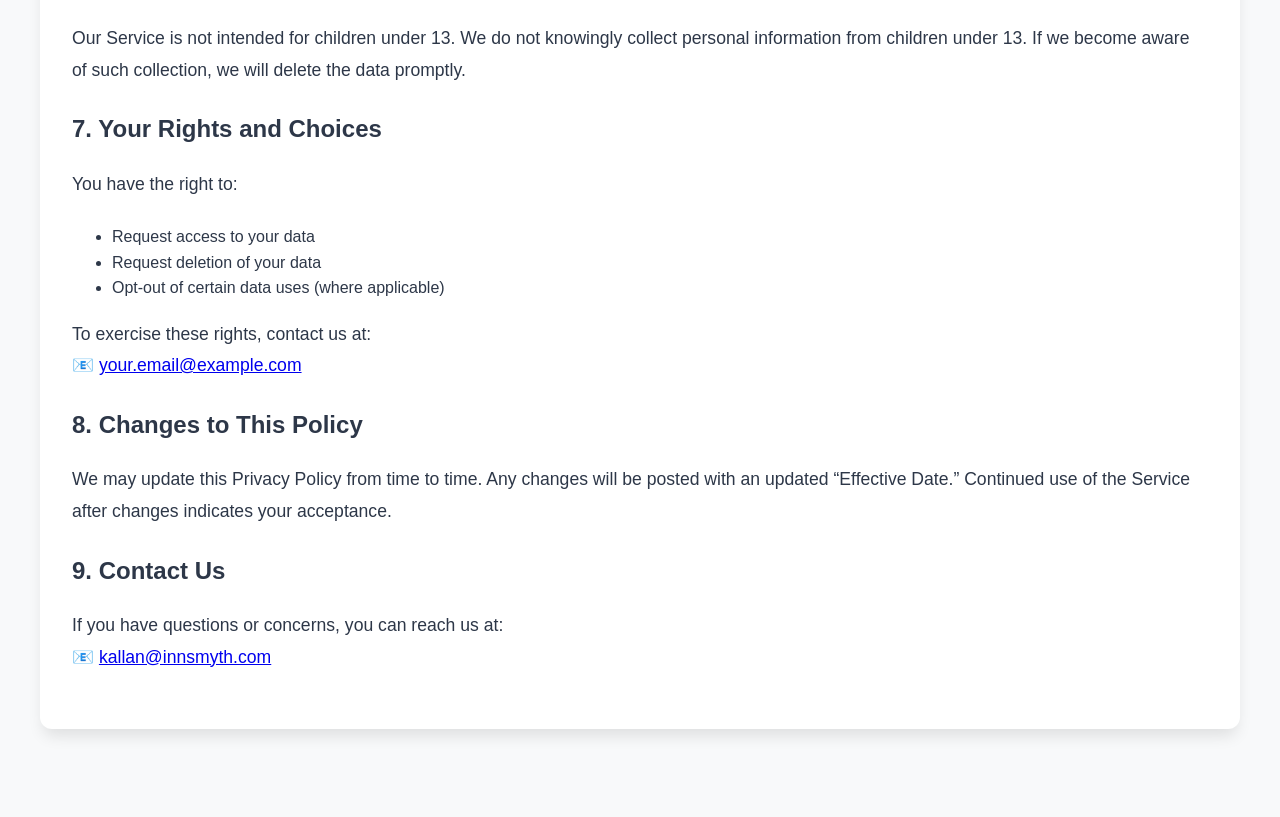
==== commit fd6977dd: "Update innsmythic-saga-legal.html" ====
--- a/innsmythic-saga/innsmythic-saga-legal.html
+++ b/innsmythic-saga/innsmythic-saga-legal.html
@@ -25,9 +25,9 @@
     <!-- Hero Section -->
     <section class="hero">
         <div class="hero-content">
-            <h1>InnsMyth</h1>
-            <h2>Vtuber & Artist</h2>
-            <p class="highlight">Amateur Artist ✧ Professional Programmer ✧ Horror Aficionado ✧ 29 ✧ Real Life Fishman ✧ 🔞</p>
+            <h1>InnsMythic Saga</h1>
+            <h2>Discord Text Adventure</h2>
+            <p class="highlight">Discord Cosmic Horror Themed Text Adventure inspired by Find Mii/StreetPass Quest</p>
             <div class="hero-buttons">
                 <a href="#contact" class="btn btn-primary">Contact Me</a>
             </div>
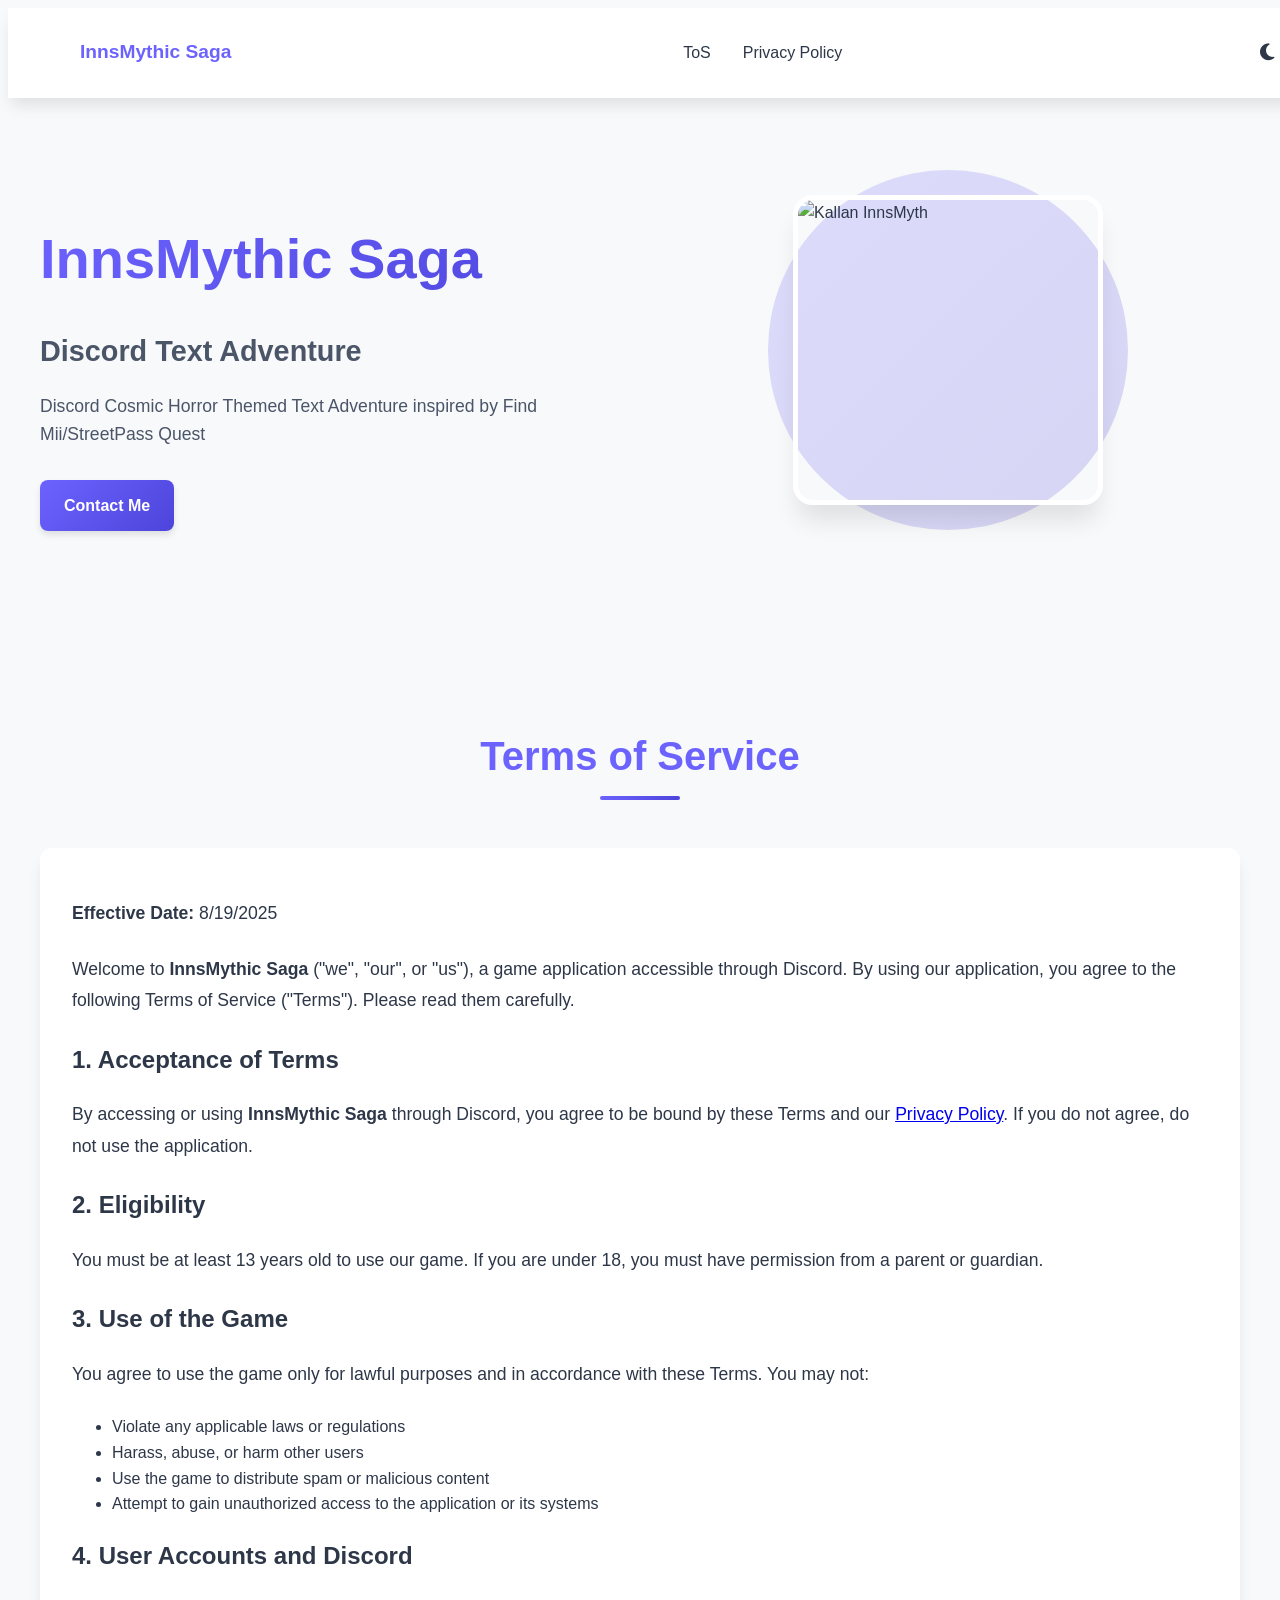
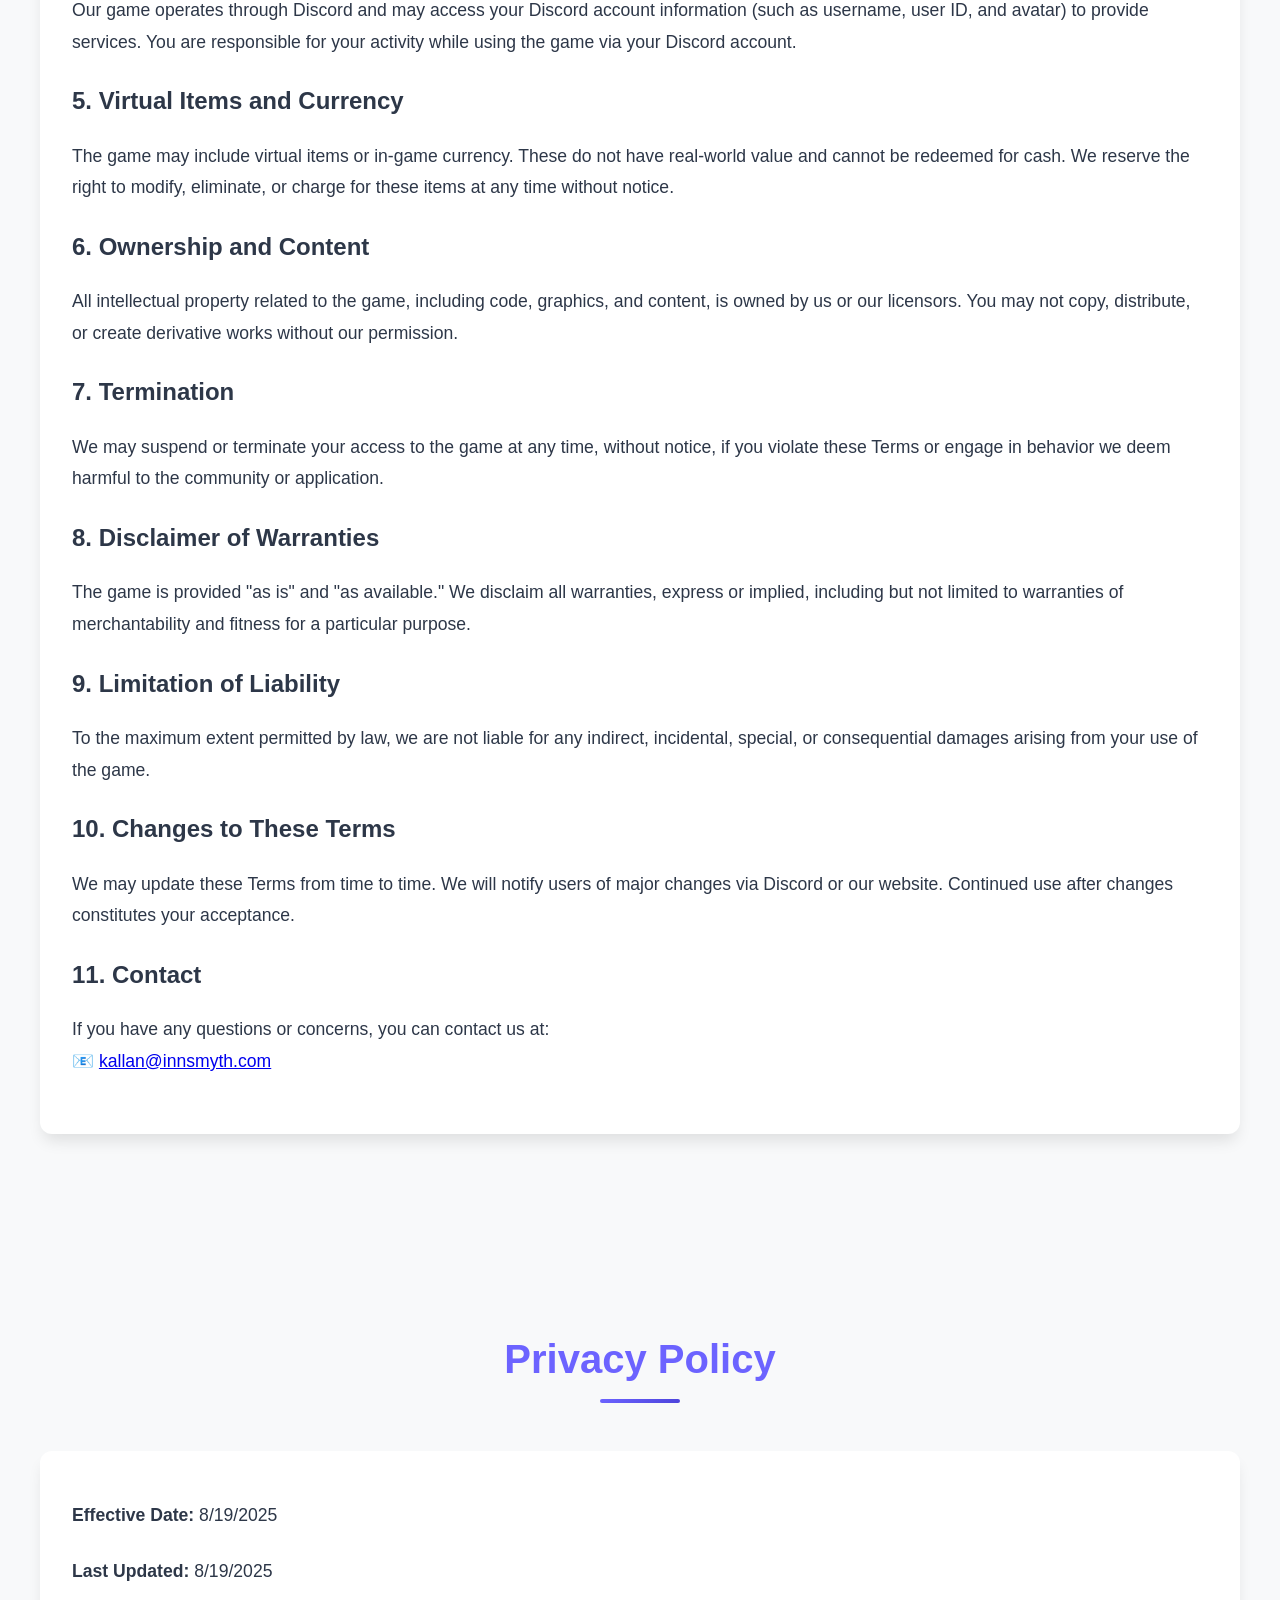
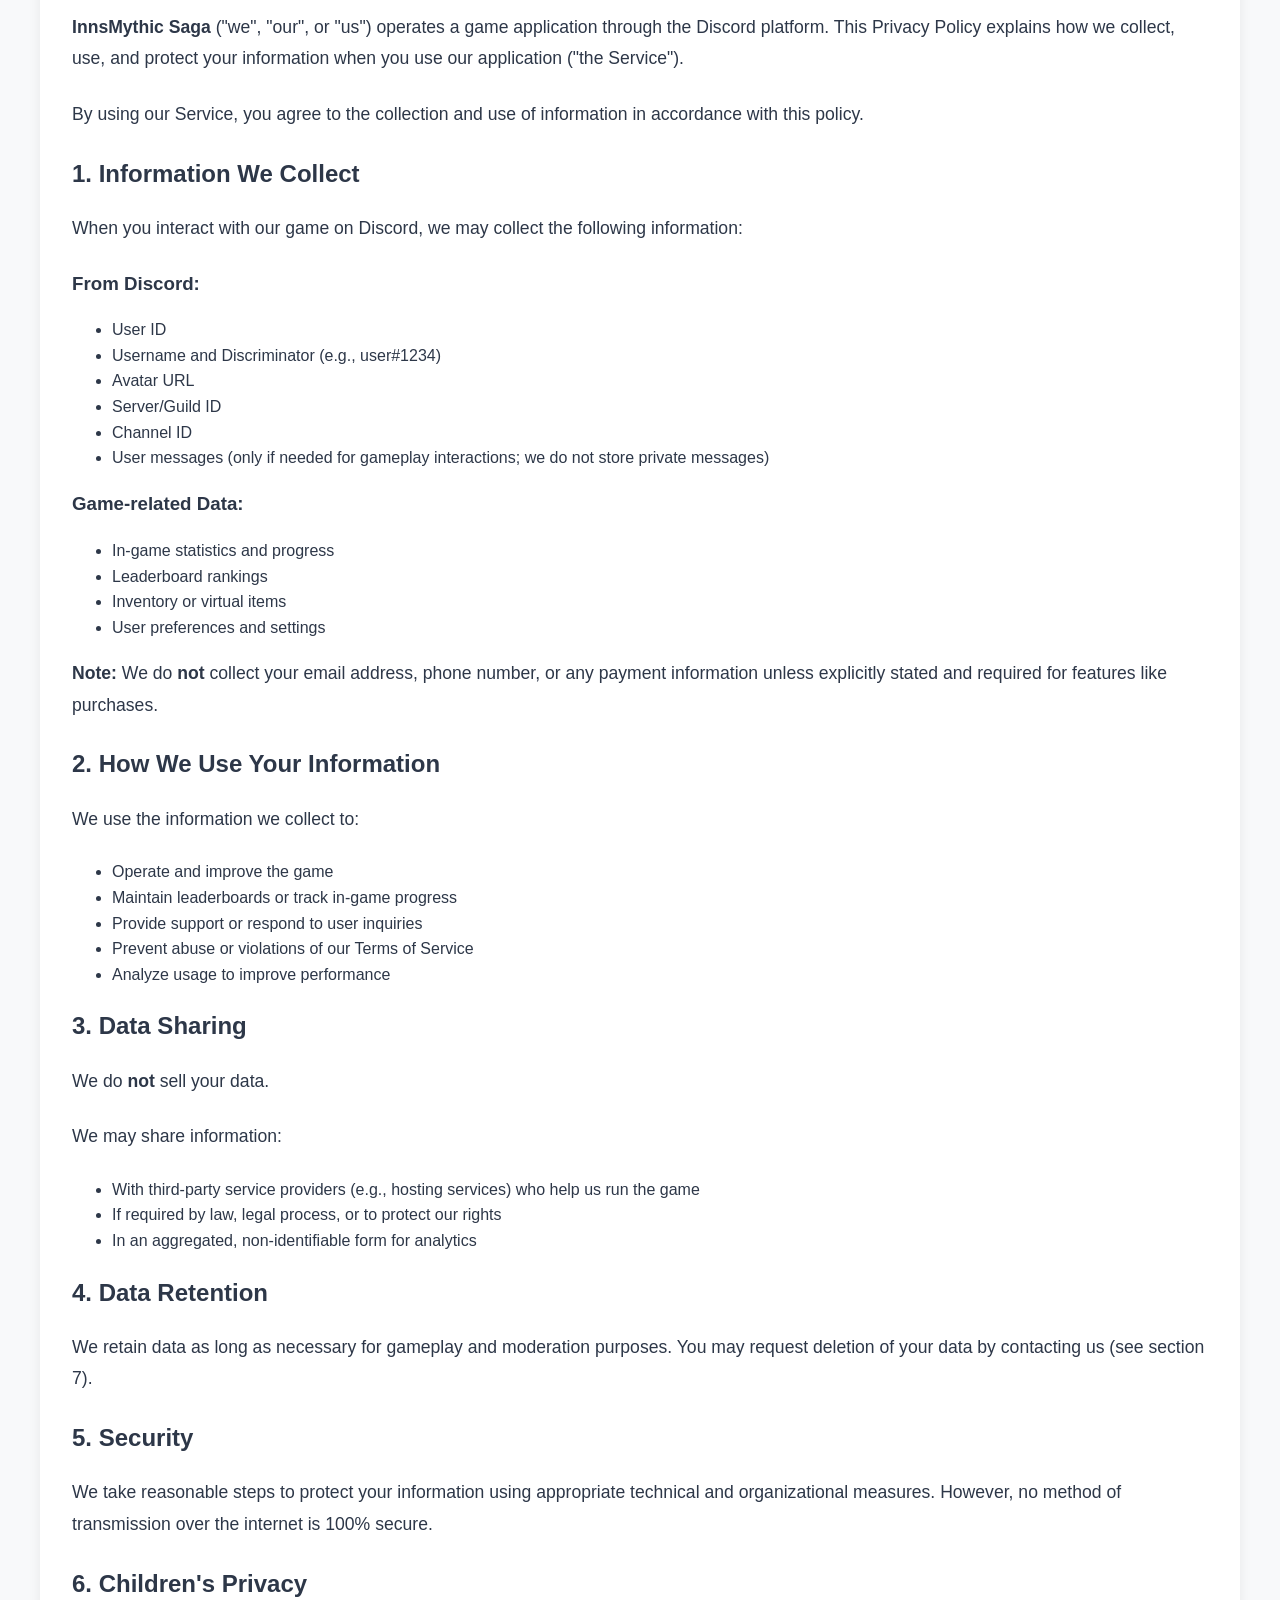
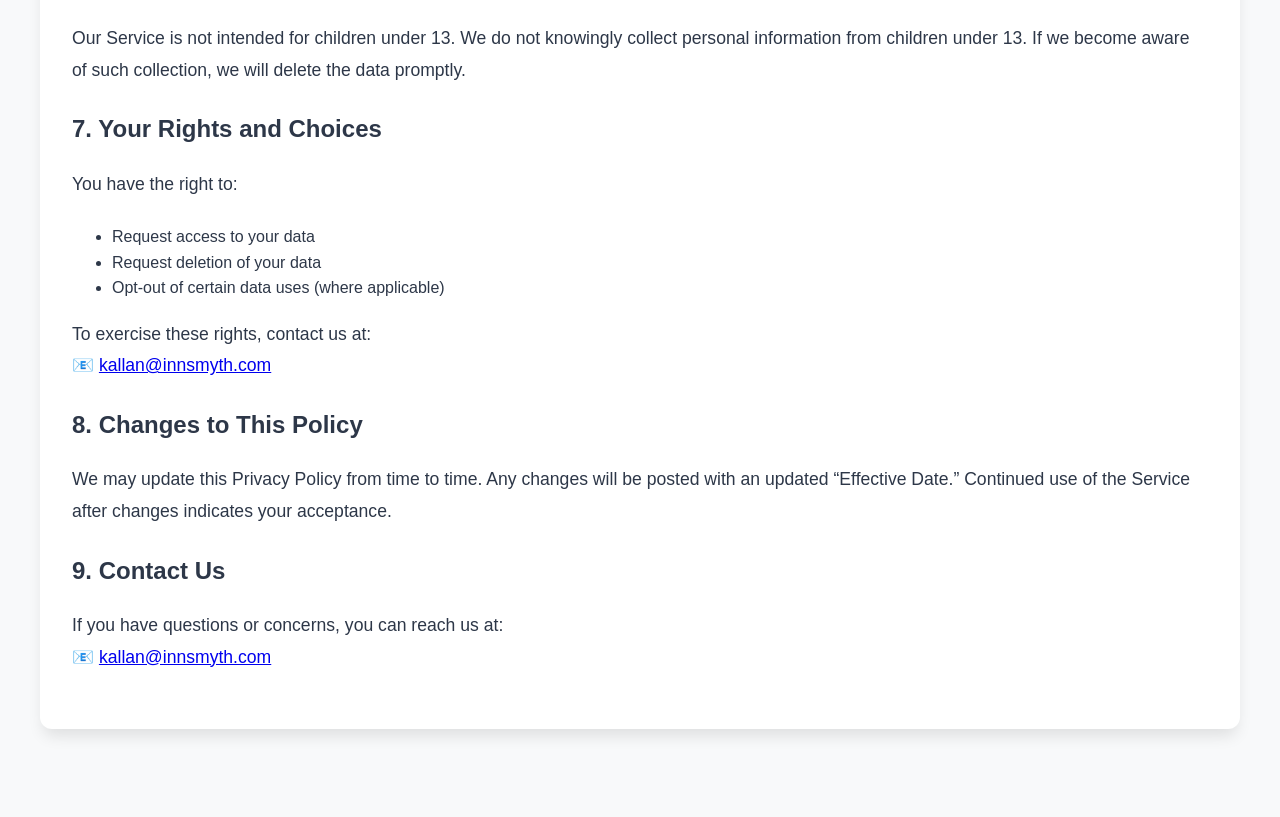
==== commit 5446d8ee: "Update innsmythic-saga-legal.html" ====
--- a/innsmythic-saga/innsmythic-saga-legal.html
+++ b/innsmythic-saga/innsmythic-saga-legal.html
@@ -164,7 +164,7 @@
                 <li>Opt-out of certain data uses (where applicable)</li>
               </ul>
               <p>To exercise these rights, contact us at:<br>
-                📧 <a href="mailto:your.email@example.com">your.email@example.com</a></p>
+                📧 <a href="mailto:kallan@innsmyth.com">kallan@innsmyth.com</a></p>
             
               <h2>8. Changes to This Policy</h2>
               <p>We may update this Privacy Policy from time to time. Any changes will be posted with an updated “Effective Date.” Continued use of the Service after changes indicates your acceptance.</p>
